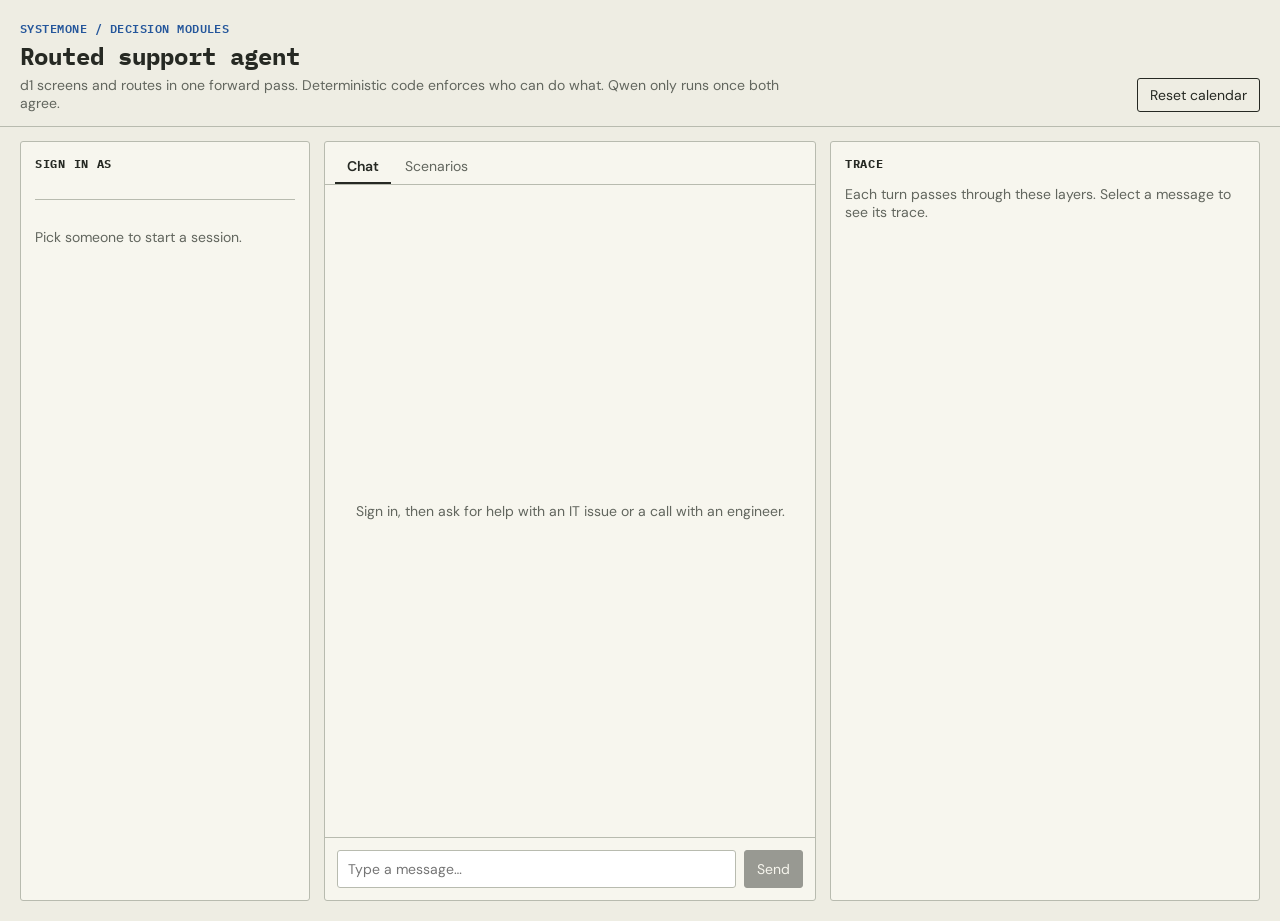
==== agent_poc/static/index.html @ 9cfcb2a8 "Add a routed support agent POC: d1 screens and routes, Qwen answers, ServiceNow holds the tickets Th" ====
<!doctype html>
<html lang="en">
<head>
  <meta charset="utf-8">
  <meta name="viewport" content="width=device-width, initial-scale=1">
  <title>Routed Support Agent</title>
  <link rel="preconnect" href="https://fonts.googleapis.com">
  <link href="https://fonts.googleapis.com/css2?family=DM+Sans:wght@400;500;600;700&family=IBM+Plex+Mono:wght@400;500;600&display=swap" rel="stylesheet">
  <link rel="stylesheet" href="app.css">
</head>
<body>
  <header class="top">
    <div>
      <div class="brand">SYSTEMONE / DECISION MODULES</div>
      <h1>Routed support agent</h1>
      <p class="sub">d1 screens and routes in one forward pass. Deterministic code enforces who can do what. Qwen only runs once both agree.</p>
    </div>
    <div class="status">
      <div id="checks" class="checks"></div>
      <button id="reset" class="ghost">Reset calendar</button>
    </div>
  </header>

  <main class="grid">
    <aside class="pane left">
      <section>
        <h2>Sign in as</h2>
        <div id="personas" class="personas"></div>
      </section>
      <section id="session" class="session"><p class="muted">Pick someone to start a session.</p></section>
    </aside>

    <section class="pane center">
      <nav class="tabs">
        <button data-tab="chat" class="tab active">Chat</button>
        <button data-tab="scenarios" class="tab">Scenarios <span id="score" class="score"></span></button>
      </nav>
      <div id="chat" class="tabview">
        <div id="transcript" class="transcript"><p class="muted empty">Sign in, then ask for help with an IT issue or a call with an engineer.</p></div>
        <form id="composer" class="composer">
          <input id="message" autocomplete="off" placeholder="Type a message…" disabled>
          <button id="send" disabled>Send</button>
        </form>
      </div>
      <div id="scenarios" class="tabview hidden">
        <div class="scenario-bar">
          <button id="run-all">Run all scenarios</button>
          <div id="layer-tally" class="tally"></div>
        </div>
        <div id="scenario-list"></div>
      </div>
    </section>

    <aside class="pane right">
      <h2>Trace <span id="trace-label" class="muted"></span></h2>
      <div id="trace"><p class="muted">Each turn passes through these layers. Select a message to see its trace.</p></div>
    </aside>
  </main>
  <script src="app.js"></script>
</body>
</html>
---- agent_poc/static/app.css ----
:root {
  --bg: #eeede3; --panel: #f7f6ee; --surface: #e6e5da; --ink: #262923; --muted: #62665e; --line: #b8bbaf;
  --accent: #24569b; --accent-bg: #e3eaf1; --pass: #286044; --pass-bg: #e6eee3;
  --reject: #a23235; --reject-bg: #f3e4df; --warm: #80560f; --review-bg: #f3ecd5;
  --mono: 'IBM Plex Mono', monospace; --radius: 3px;
  font-family: 'DM Sans', sans-serif; font-size: 14px; color: var(--ink);
}
* { box-sizing: border-box; }
body { margin: 0; background: var(--bg); }
button { font: inherit; cursor: pointer; border: 1px solid var(--ink); background: var(--ink); color: var(--panel);
  border-radius: var(--radius); padding: 7px 12px; }
button:disabled { opacity: .45; cursor: default; }
button.ghost { background: transparent; color: var(--ink); }
.muted { color: var(--muted); }
.hidden { display: none !important; }
h1, h2, .brand { font-family: var(--mono); }
h1 { margin: 2px 0 4px; font-size: 24px; }
h2 { font-size: 12px; text-transform: uppercase; letter-spacing: .06em; margin: 0 0 10px; }
.brand { color: var(--accent); font-size: 12px; font-weight: 600; letter-spacing: .04em; }
.sub { margin: 0; color: var(--muted); max-width: 760px; }

.top { display: flex; justify-content: space-between; align-items: flex-end; gap: 16px; padding: 18px 20px 14px;
  border-bottom: 1px solid var(--line); }
.status { display: flex; gap: 10px; align-items: center; }
.checks { display: flex; gap: 6px; }
.check { font-family: var(--mono); font-size: 11px; padding: 4px 8px; border: 1px solid var(--line);
  border-radius: var(--radius); background: var(--panel); }
.check.ok::before { content: "● "; color: var(--pass); }
.check.bad::before { content: "● "; color: var(--reject); }

.grid { display: grid; grid-template-columns: 290px minmax(0, 1fr) 430px; gap: 14px; padding: 14px 20px 20px;
  height: calc(100vh - 106px); }
.pane { background: var(--panel); border: 1px solid var(--line); border-radius: var(--radius); padding: 14px;
  overflow: auto; min-height: 0; }
.center { display: flex; flex-direction: column; padding: 0; overflow: hidden; }

.personas { display: grid; gap: 6px; }
.persona { text-align: left; background: transparent; color: var(--ink); border-color: var(--line); padding: 8px 10px; }
.persona b { display: block; font-weight: 600; }
.persona small { color: var(--muted); }
.persona.bad b::after { content: " · bad session"; font-weight: 400; font-size: 11px; color: var(--reject); }
.persona.active { border-color: var(--accent); background: var(--accent-bg); }
.session { margin-top: 18px; border-top: 1px solid var(--line); padding-top: 14px; }
.token { font-family: var(--mono); font-size: 10.5px; word-break: break-all; line-height: 1.45; padding: 8px;
  background: var(--surface); border-radius: var(--radius); }
.token .h { color: var(--reject); } .token .p { color: var(--accent); } .token .s { color: var(--pass); }
.kv { display: grid; grid-template-columns: auto 1fr; gap: 3px 10px; font-size: 12.5px; margin: 10px 0; }
.kv dt { color: var(--muted); } .kv dd { margin: 0; font-family: var(--mono); font-size: 12px; }
.verdict { padding: 8px 10px; border-radius: var(--radius); font-weight: 600; margin: 8px 0; }
.verdict.ok { background: var(--pass-bg); color: var(--pass); }
.verdict.bad { background: var(--reject-bg); color: var(--reject); }
.chips { display: flex; flex-wrap: wrap; gap: 4px; }
.chip { font-family: var(--mono); font-size: 11px; padding: 2px 7px; border-radius: 10px; border: 1px solid var(--line); }
.chip.on { border-color: var(--pass); color: var(--pass); background: var(--pass-bg); }
.chip.off { border-color: var(--reject); color: var(--reject); background: var(--reject-bg); text-decoration: line-through; }

.tabs { display: flex; gap: 2px; border-bottom: 1px solid var(--line); padding: 8px 10px 0; }
.tab { background: transparent; color: var(--muted); border: 0; border-bottom: 2px solid transparent; border-radius: 0; }
.tab.active { color: var(--ink); border-bottom-color: var(--ink); font-weight: 600; }
.score { font-family: var(--mono); font-size: 11px; }
.tabview { flex: 1; display: flex; flex-direction: column; min-height: 0; }
.transcript { flex: 1; overflow: auto; padding: 16px; display: flex; flex-direction: column; gap: 10px; }
.empty { margin: auto; }
.msg { max-width: 78%; padding: 10px 12px; border-radius: 6px; line-height: 1.45; white-space: pre-wrap; }
.msg.user { align-self: flex-end; background: var(--ink); color: var(--panel); }
.msg.bot { align-self: flex-start; background: var(--surface); cursor: pointer; border: 1px solid transparent; }
.msg.bot.selected { border-color: var(--accent); }
.msg.bot.stopped { background: var(--reject-bg); }
.msg.system { align-self: center; background: var(--reject-bg); color: var(--reject); font-family: var(--mono); font-size: 12px; cursor: pointer; }
.msg.system.selected { outline: 1px solid var(--accent); }
.msg code { font-family: var(--mono); font-size: 12px; }
.check { white-space: nowrap; }
.msg .meta { margin-top: 6px; font-family: var(--mono); font-size: 11px; color: var(--muted); }
.msg.pending { color: var(--muted); font-style: italic; }
.banner { align-self: stretch; padding: 10px 12px; border-radius: var(--radius); font-weight: 600; }
.banner.ok { background: var(--pass-bg); color: var(--pass); }
.banner.bad { background: var(--reject-bg); color: var(--reject); }
.composer { display: flex; gap: 8px; padding: 12px; border-top: 1px solid var(--line); }
.composer input { flex: 1; font: inherit; padding: 9px 10px; border: 1px solid var(--line); border-radius: var(--radius); background: #fff; }

.scenario-bar { display: flex; align-items: center; gap: 14px; padding: 12px 14px; border-bottom: 1px solid var(--line); }
.tally { display: flex; flex-wrap: wrap; gap: 6px; font-size: 12px; }
#scenario-list { overflow: auto; padding: 4px 14px 14px; }
.group { font-family: var(--mono); font-size: 12px; text-transform: uppercase; color: var(--muted); margin: 14px 0 6px; }
.row { display: grid; grid-template-columns: 74px minmax(0, 1fr) auto; gap: 10px; align-items: center; padding: 8px 10px;
  border: 1px solid var(--line); border-radius: var(--radius); margin-bottom: 5px; background: #fff; cursor: pointer; }
.row:hover { border-color: var(--ink); }
.row .name { font-weight: 600; }
.row > div { min-width: 0; }
.row .said { color: var(--muted); font-size: 12.5px; white-space: nowrap; overflow: hidden; text-overflow: ellipsis; }
.row .who { font-family: var(--mono); font-size: 11px; color: var(--muted); }
.state { font-family: var(--mono); font-size: 11px; padding: 3px 7px; border-radius: var(--radius); text-align: center; background: var(--surface); }
.state.pass { background: var(--pass-bg); color: var(--pass); }
.state.fail { background: var(--reject-bg); color: var(--reject); }
.state.running { background: var(--review-bg); color: var(--warm); }
.stop { font-family: var(--mono); font-size: 11px; color: var(--accent); white-space: nowrap; }

.layer { border-left: 3px solid var(--line); padding: 8px 0 10px 12px; position: relative; }
.layer + .layer { margin-top: 2px; }
.layer h3 { margin: 0 0 4px; font-size: 13px; display: flex; justify-content: space-between; gap: 8px; }
.layer h3 .n { font-family: var(--mono); color: var(--muted); margin-right: 6px; }
.layer h3 .t { font-family: var(--mono); font-weight: 400; font-size: 11px; color: var(--muted); }
.layer .what { font-size: 12.5px; }
.layer.pass { border-left-color: var(--pass); }
.layer.stopped { border-left-color: var(--reject); background: var(--reject-bg); }
.layer.stopped h3::after { content: "STOPPED HERE"; font-family: var(--mono); font-size: 10px; color: var(--reject); }
.layer.skipped { opacity: .4; }
.bars { display: grid; gap: 3px; margin: 6px 0; }
.bar { display: grid; grid-template-columns: 96px 1fr 38px; gap: 6px; align-items: center; font-family: var(--mono); font-size: 11px; }
.bar .track { height: 9px; background: var(--surface); border-radius: 2px; overflow: hidden; }
.bar .fill { height: 100%; background: var(--line); }
.bar.win .fill { background: var(--accent); }
.bar.win.flag .fill { background: var(--reject); }
.bar.win { font-weight: 600; }
.q { font-size: 11.5px; color: var(--muted); margin-top: 6px; }
.rule { font-family: var(--mono); font-size: 11.5px; margin-top: 6px; }
pre.tool { font-family: var(--mono); font-size: 11px; background: var(--surface); padding: 6px 8px; border-radius: var(--radius);
  white-space: pre-wrap; word-break: break-word; margin: 4px 0; max-height: 140px; overflow: auto; }

@media (max-width: 1100px) {
  .grid { grid-template-columns: 1fr; height: auto; }
  .center { min-height: 70vh; }
  .top { flex-direction: column; align-items: flex-start; }
}
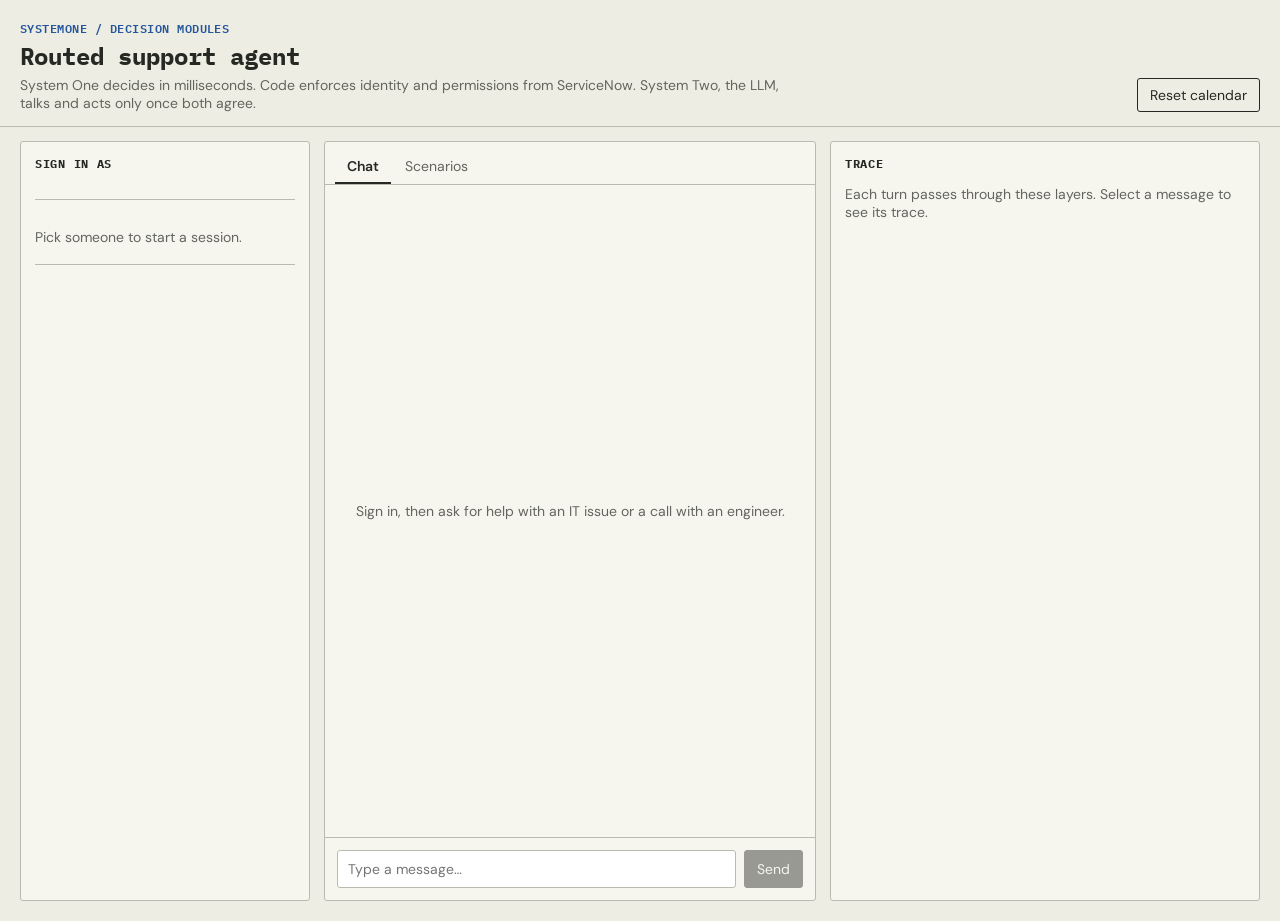
==== commit 37500079: "Add a live ServiceNow panel, Jev support and a captioned demo video recorder - The console shows the" ====
--- a/agent_poc/static/index.html
+++ b/agent_poc/static/index.html
@@ -13,7 +13,7 @@
     <div>
       <div class="brand">SYSTEMONE / DECISION MODULES</div>
       <h1>Routed support agent</h1>
-      <p class="sub">d1 screens and routes in one forward pass. Deterministic code enforces who can do what. Qwen only runs once both agree.</p>
+      <p class="sub">System One decides in milliseconds. Code enforces identity and permissions from ServiceNow. System Two, the LLM, talks and acts only once both agree.</p>
     </div>
     <div class="status">
       <div id="checks" class="checks"></div>
@@ -28,6 +28,7 @@
         <div id="personas" class="personas"></div>
       </section>
       <section id="session" class="session"><p class="muted">Pick someone to start a session.</p></section>
+      <section id="snow" class="session"></section>
     </aside>
 
     <section class="pane center">
--- a/agent_poc/static/app.css
+++ b/agent_poc/static/app.css
@@ -122,3 +122,9 @@
   .center { min-height: 70vh; }
   .top { flex-direction: column; align-items: flex-start; }
 }
+
+.inc { font-size: 12.5px; padding: 6px 8px; border: 1px solid var(--line); border-radius: var(--radius); margin-bottom: 5px; background: #fff; }
+.inc b { font-family: var(--mono); font-size: 12px; }
+.inc.fresh { border-color: var(--pass); background: var(--pass-bg); animation: glow 1.6s ease-out 2; }
+.inc .new { font-family: var(--mono); font-size: 10px; color: var(--pass); margin-left: 6px; text-transform: uppercase; }
+@keyframes glow { 0% { box-shadow: 0 0 0 0 rgba(40, 96, 68, .55); } 100% { box-shadow: 0 0 0 10px rgba(40, 96, 68, 0); } }
